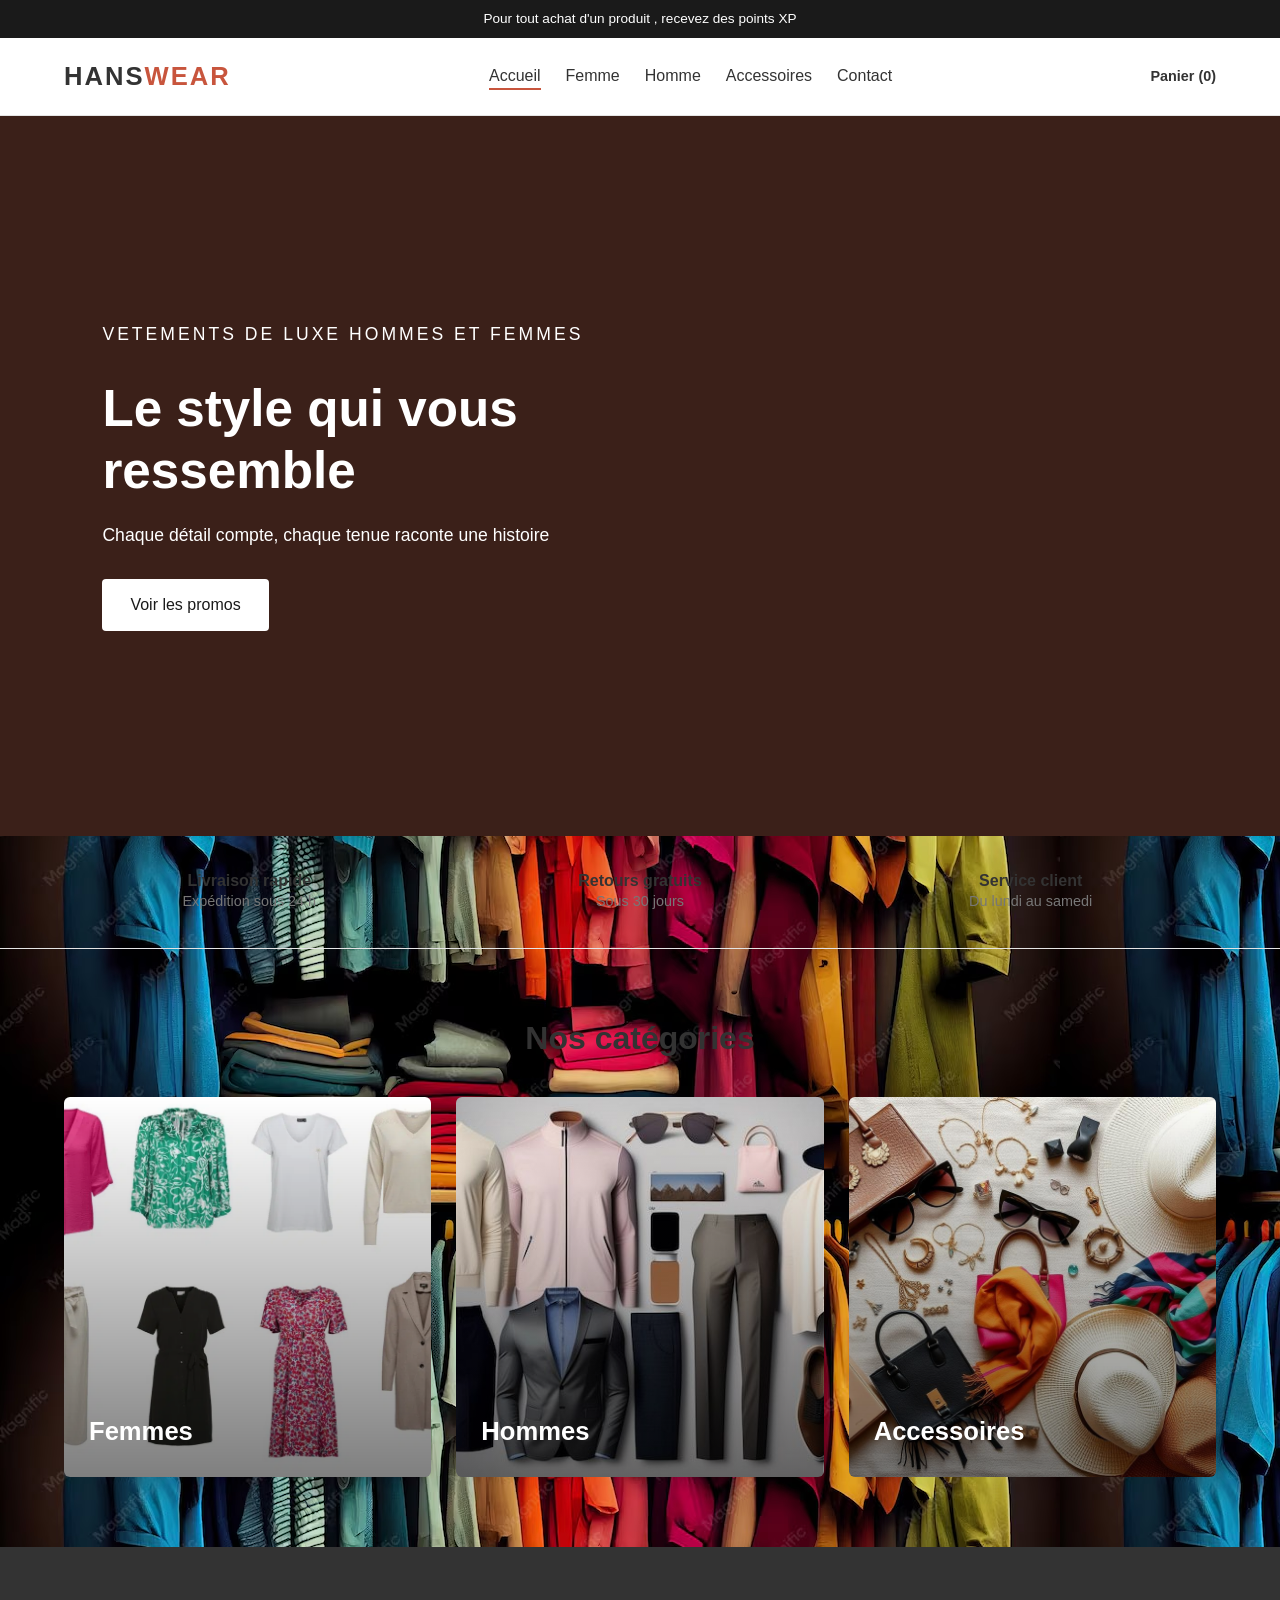
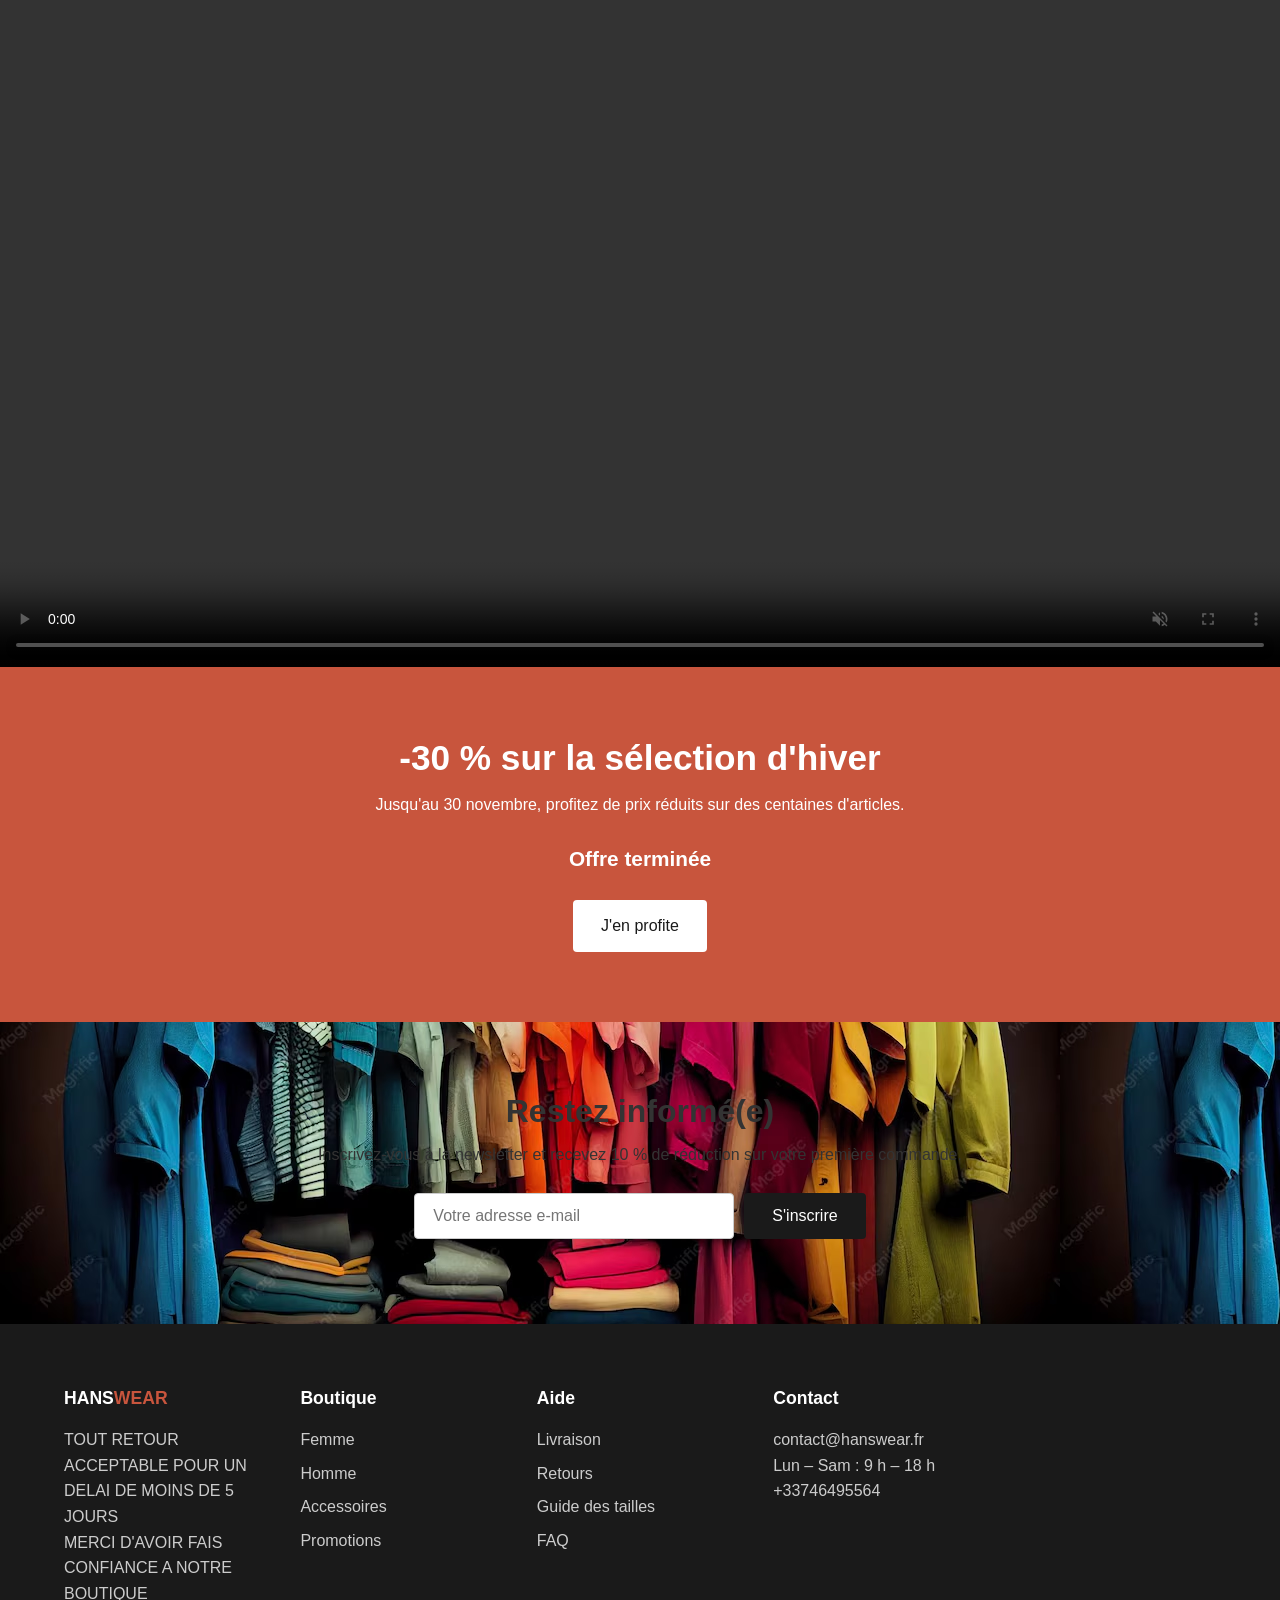
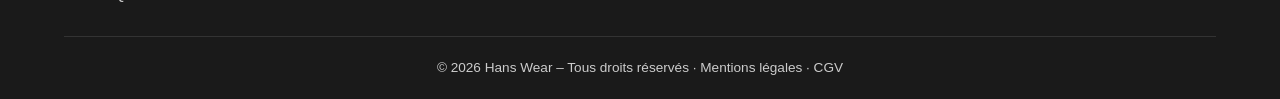
==== index.html @ 8614306e "ajout de recherche sur les differentes pages" ====
<!DOCTYPE html>
<html lang="fr">
<head>
  <meta charset="UTF-8">
  <meta name="viewport" content="width=device-width, initial-scale=1.0">
  <title>HANS wear votre boutique de luxe en ligne </title>
  <meta name="description" content="Nova Wear : vêtements homme, femme et accessoires. Nouvelle collection, livraison rapide et retours gratuits.">
  <link rel="stylesheet" href="style.css">
  <link rel="stylesheet" href="ui.css">
  <script src="script.js" defer></script>
</head>
<body>

  <!-- Bandeau d'annonce -->
  <div class="annonce">Pour tout achat d'un produit , recevez  des points XP </div>

  <!-- En-tête -->
  <header class="header">
    <a href="index.html" class="logo">HANS<span>WEAR</span></a>
    <button type="button" class="burger" aria-label="Ouvrir le menu" aria-expanded="false">☰</button>
    <nav>
      <ul class="menu">
        <li><a href="index.html" class="actif">Accueil</a></li>
        <li><a href="femme.html">Femme</a></li>
        <li><a href="homme.html">Homme</a></li>
        <li><a href="accessoires.html">Accessoires</a></li>
        <li><a href="#contact">Contact</a></li>
      </ul>
    </nav>
    <div class="actions">
    
      <a href="#" class="panier">Panier (0)</a>
    </div>
  </header>

  <main>

    <!-- Bannière principale -->
    <section class="hero">
      <!-- VIDEO EN FOND - C'EST ICI QUE TU LA METS -->
      <video class="hero-video" autoplay muted loop playsinline>
        <source src="M&S Mens Style The Art of Tailoring - TV AD 2016.mp4" type="video/mp4">
      </video>
      <div class="hero-overlay"></div>

      <div class="hero-texte">
        <p class="sur-titre">VETEMENTS DE LUXE HOMMES ET FEMMES  </p>
        <h1>Le style qui vous ressemble</h1>
        <p>Chaque détail compte, chaque tenue raconte une histoire</p>
        <div class="hero-boutons">
          <a href="promotion.html" class="btn btn-clair">Voir les promos</a>
        </div>
      </div>
    </section>

    <!-- Avantages -->
    <section class="avantages">
      <div class="avantage">
        <h3>Livraison rapide</h3>
        <p>Expédition sous 24 h</p>
      </div>
      <div class="avantage">
        <h3>Retours gratuits</h3>
        <p>Sous 30 jours</p>
      </div>
      <div class="avantage">
        <h3>Service client</h3>
        <p>Du lundi au samedi</p>
      </div>
    </section>

    <!-- Catégories -->
    <section id="categories" class="section">
      <h2>Nos catégories</h2>
      <div class="grille grille-3">
        <a href="femme.html" class="categorie cat-femme"><span>Femmes</span></a>
        <a href="homme.html" class="categorie cat-homme"><span>Hommes</span></a>
        <a href="accessoires.html" class="categorie cat-acc"><span>Accessoires</span></a>
      </div>
    </section>

    <!-- Nouveautés -->
    <section class="video-promo">

    <video autoplay muted loop controls>

        <source src="M&S Womens Fashion The New Autumn Season AW16 TV Ad.mp4" type="video/mp4"> </video>

</section>

    <!-- Promotion -->
    <section id="promos" class="promo">
      <h2>-30 % sur la sélection d'hiver</h2>
      <p>Jusqu'au 30 novembre, profitez de prix réduits sur des centaines d'articles.</p>
      <p id="compte-rebours" class="compte-rebours"></p>
      <a href="#" class="btn btn-clair">J'en profite</a>
    </section>

    <!-- Newsletter -->
    <section class="section newsletter">
      <h2>Restez informé(e)</h2>
      <p>Inscrivez-vous à la newsletter et recevez 10 % de réduction sur votre première commande.</p>
      <form action="#" method="post" class="form-news">
        <label for="email" class="cache">Adresse e-mail</label>
        <input type="email" id="email" name="email" placeholder="Votre adresse e-mail" required>
        <button type="submit" class="btn">S'inscrire</button>
      </form>
      <p id="msg-news" class="msg" role="status"></p>
    </section>

  </main>

  <!-- Pied de page -->
  <footer id="contact" class="footer">
    <div class="footer-col">
      <h4>HANS<span>WEAR</span></h4>
      <p>TOUT RETOUR ACCEPTABLE POUR UN DELAI DE MOINS DE 5 JOURS <br> MERCI D'AVOIR FAIS CONFIANCE A NOTRE BOUTIQUE </p>
    </div>
    <div class="footer-col">
      <h4>Boutique</h4>
      <ul>
        <li><a href="femme.html">Femme</a></li>
        <li><a href="homme.html">Homme</a></li>
        <li><a href="accessoires.html">Accessoires</a></li>
        <li><a href="#">Promotions</a></li>
      </ul>
    </div>
    <div class="footer-col">
      <h4>Aide</h4>
      <ul>
        <li><a href="#">Livraison</a></li>
        <li><a href="#">Retours</a></li>
        <li><a href="#">Guide des tailles</a></li>
        <li><a href="#">FAQ</a></li>
      </ul>
    </div>
    <div class="footer-col">
      <h4>Contact</h4>
      <p>contact@hanswear.fr</p>
      <p>Lun – Sam : 9 h – 18 h</p>
      <p>+33746495564</p>
    </div>
    <p class="copyright">© 2026 Hans Wear – Tous droits réservés · Mentions légales · CGV</p>
  </footer>
  

</body>
</html>
---- style.css ----
/* ===== Base ===== */
:root {
  --noir: #1a1a1a;
  --gris: #f4f2ee;
  --accent: #c8553d;
  --texte: #333;
}

* { margin: 0; padding: 0; box-sizing: border-box; }

body {
  background-image: url("MON IMAGE .avif");
  font-family: "Segoe UI", Arial, sans-serif;
  color: var(--texte);
  line-height: 1.6;
  
}

a { text-decoration: none; color: inherit; }
ul { list-style: none; }
h1, h2, h3 { line-height: 1.2; }

.cache { position: absolute; left: -9999px; }
.centre { text-align: center; margin-top: 40px; }

/* ===== Bandeau ===== */
.annonce {
  background: var(--noir);
  color: #fff;
  text-align: center;
  font-size: 0.85rem;
  padding: 8px 10px;
}

/* ===== En-tête ===== */
.header {
  display: flex;
  align-items: center;
  justify-content: space-between;
  flex-wrap: wrap;
  gap: 15px;
  padding: 18px 5%;
  background: #fff;
  border-bottom: 1px solid #e5e5e5;
  position: sticky;
  top: 0;
  z-index: 10;
}

.logo { font-size: 1.6rem; font-weight: 800; letter-spacing: 2px; }
.logo span, .footer h4 span { color: var(--accent); }

.menu { display: flex; gap: 25px; }
.menu a { font-weight: 500; padding-bottom: 4px; border-bottom: 2px solid transparent; }
.menu a:hover, .menu a.actif { border-color: var(--accent); }

.actions { display: flex; gap: 18px; font-size: 0.9rem; }
.actions a:hover { color: var(--accent); }
.panier { font-weight: 600; }

/* ===== Boutons ===== */
.btn {
  display: inline-block;
  background: var(--noir);
  color: #fff;
  padding: 13px 28px;
  border: none;
  border-radius: 4px;
  font-size: 1rem;
  cursor: pointer;
  transition: background 0.3s, transform 0.2s;
}
.btn:hover { background: var(--accent); transform: translateY(-2px); }
.btn-clair { background: #fff; color: var(--noir); }
.btn-clair:hover { background: var(--accent); color: #fff; }
.btn-contour { background: transparent; color: var(--noir); border: 2px solid var(--noir); }
.btn-contour:hover { background: var(--noir); color: #fff; }
.btn-petit { padding: 9px 18px; font-size: 0.9rem; }

/* ===== Hero ===== */
.hero {
  min-height: 80vh;
  display: flex;
  align-items: center;
  padding: 0 8%;
  color: #fff;
  background:
    linear-gradient(90deg, rgba(0,0,0,0.65), rgba(0,0,0,0.15)),
    linear-gradient(135deg, #5b4a42, #c8553d);
  background-size: cover;
  background-position: center;
}
.hero-texte { max-width: 520px; }
.sur-titre { text-transform: uppercase; letter-spacing: 3px; font-size: 0.85rem; margin-bottom: 15px; }
.hero h1 { font-size: 3.2rem; margin-bottom: 20px; }
.hero p { margin-bottom: 30px; font-size: 1.1rem; }
.hero-boutons { display: flex; gap: 15px; flex-wrap: wrap; }

/* ===== Avantages ===== */
.avantages {
  display: grid;
  grid-template-columns: repeat(auto-fit, minmax(200px, 1fr));
  gap: 20px;
  padding: 35px 5%;
  text-align: center;
  border-bottom: 1px solid #e5e5e5;
}
.avantage h3 { font-size: 1rem; }
.avantage p { font-size: 0.9rem; color: #777; }

/* ===== Sections ===== */
.section { padding: 70px 5%; }
.section h2 { text-align: center; font-size: 2rem; margin-bottom: 40px; }
.section-gris { background: var(--gris); }

.grille { display: grid; gap: 25px; }
.grille-3 { grid-template-columns: repeat(auto-fit, minmax(260px, 1fr)); }
.grille-4 { grid-template-columns: repeat(auto-fit, minmax(220px, 1fr)); }

/* ===== Catégories ===== */
.categorie {
  height: 380px;
  display: flex;
  align-items: flex-end;
  padding: 25px;
  border-radius: 6px;
  color: #fff;
  font-size: 1.6rem;
  font-weight: 700;
  background-size: cover;
  background-position: center;
}
.categorie:hover { transform: scale(1.02); }
.cat-femme { background-image:linear-gradient(to top, rgba(0,0,0,0.5), transparent),url("Vetement  femmes .webp");background-size: cover;background-position: center;}
.cat-homme { background-image: linear-gradient(to top, rgba(0,0,0,0.5), transparent), url("HOMME.jpg");background-size: cover;background-position: center; }
.cat-acc   { background-image: linear-gradient(to top, rgba(0,0,0,0.5), transparent), url("ACCESSOIRES.jpg");background-size: cover;background-position: center;}

/* ===== Produits ===== */
.produit {
  background: #fff;
  padding: 15px;
  border-radius: 6px;
  text-align: center;
  box-shadow: 0 2px 10px rgba(0,0,0,0.06);
  transition: box-shadow 0.3s;
}
.produit:hover { box-shadow: 0 8px 22px rgba(0,0,0,0.12); }

.produit-img {
  height: 280px;
  border-radius: 4px;
  margin-bottom: 15px;
  position: relative;
  background-size: cover;
  background-position: center;
}
.img1 { background-image: linear-gradient(135deg, #b9a79a, #6d5a4d); }
.img2 { background-image: linear-gradient(135deg, #9fb4c7, #4a6076); }
.img3 { background-image: linear-gradient(135deg, #7d8fa8, #2e3b52); }
.img4 { background-image: linear-gradient(135deg, #d8b4a0, #a35d4a); }

.badge {
  position: absolute;
  top: 10px; left: 10px;
  background: var(--accent);
  color: #fff;
  font-size: 0.75rem;
  padding: 4px 10px;
  border-radius: 3px;
}
.produit h3 { font-size: 1.05rem; margin-bottom: 4px; }
.categorie-nom { font-size: 0.85rem; color: #888; }
.prix { font-weight: 700; font-size: 1.15rem; margin: 8px 0 14px; }

/* ===== Promo ===== */
.promo {
  background: var(--accent);
  color: #fff;
  text-align: center;
  padding: 70px 5%;
}
.promo h2 { font-size: 2.2rem; margin-bottom: 12px; }
.promo p { margin-bottom: 25px; }

/* ===== Newsletter ===== */
.newsletter { text-align: center; }
.newsletter h2 { margin-bottom: 12px; }
.form-news {
  display: flex;
  justify-content: center;
  flex-wrap: wrap;
  gap: 10px;
  margin-top: 25px;
}
.form-news input {
  padding: 13px 18px;
  width: 320px;
  max-width: 100%;
  border: 1px solid #ccc;
  border-radius: 4px;
  font-size: 1rem;
}

/* ===== Footer ===== */
.footer {
  background: var(--noir);
  color: #ccc;
  padding: 60px 5% 20px;
  display: grid;
  grid-template-columns: repeat(auto-fit, minmax(200px, 1fr));
  gap: 30px;
}
.footer h4 { color: #fff; margin-bottom: 15px; font-size: 1.1rem; }
.footer li { margin-bottom: 8px; }
.footer a:hover { color: var(--accent); }
.copyright {
  grid-column: 1 / -1;
  text-align: center;
  border-top: 1px solid #333;
  padding-top: 20px;
  font-size: 0.85rem;
}

/* ===== Responsive ===== */
@media (max-width: 768px) {
  .header { justify-content: center; }
  .menu { flex-wrap: wrap; justify-content: center; gap: 15px; }
  .hero h1 { font-size: 2.3rem; }
  .hero { min-height: 65vh; }
  
}
.titre-accessoires {
    color: white;
    text-align: center;
    margin-top: 20px;
}
.titre-femmes {
    color: white;
    text-align: center;
    margin-top: 20px;
}
.titre-hommes {
    color: white;
    text-align: center;
    margin-top: 20px;
}
.video-promo {
    width: 100%;
    padding: 0;
}

.video-promo video {
    width: 100%;
    height: 80vh;
    object-fit: cover;
    display: block;
}
/* VIDEO EN FOND DU HERO */
.hero {
  position: relative;
  overflow: hidden;
  /* garde ta couleur marron en secours si la vidéo ne charge pas */
  background: #6b3a2e;
}

.hero-video {
  position: absolute;
  top: 0;
  left: 0;
  width: 100%;
  height: 100%;
  object-fit: cover; /* la vidéo remplit tout le marron sans être déformée */
  z-index: 0;
}

.hero-overlay {
  position: absolute;
  top: 0;
  left: 0;
  width: 100%;
  height: 100%;
  background: rgba(0, 0, 0, 0.45); /* voile noir pour que ton texte reste lisible */
  z-index: 1;
}

.hero-texte {
  position: relative;
  z-index: 2; /* ton texte passe AU-DESSUS de la vidéo */
}
---- ui.css ----
/* ui.css - styles des fonctionnalites JavaScript (burger, panier, toast, etc.) */

/* ----- Menu burger (accueil) ----- */
.burger {
  display: none;
  background: none;
  border: 2px solid #1a1a1a;
  border-radius: 4px;
  font-size: 1.4rem;
  line-height: 1;
  padding: 4px 12px;
  cursor: pointer;
}
@media (max-width: 768px) {
  .js .burger { display: block; }
  .js .header nav { display: none; }
  .js .header nav.ouvert { display: block; flex-basis: 100%; order: 5; }
  .js .header nav.ouvert .menu { flex-direction: column; align-items: center; }
}

/* ----- En-tete des pages produits ----- */
.entete-boutique {
  display: flex;
  align-items: center;
  justify-content: space-between;
  flex-wrap: wrap;
  gap: 15px;
}
.entete-boutique a { color: #fff; text-decoration: none; }
.entete-boutique a:hover { color: #f2b705; }
.entete-boutique nav { display: flex; gap: 20px; flex-wrap: wrap; font-size: 16px; }

/* ----- Message "ajoute au panier" ----- */
.toast {
  position: fixed;
  bottom: 25px;
  left: 50%;
  transform: translateX(-50%) translateY(20px);
  background: #111;
  color: #fff;
  padding: 14px 24px;
  border-radius: 8px;
  font-family: Arial, sans-serif;
  opacity: 0;
  pointer-events: none;
  transition: opacity 0.3s, transform 0.3s;
  z-index: 200;
}
.toast.visible { opacity: 1; transform: translateX(-50%) translateY(0); }

/* ----- Recapitulatif du panier ----- */
.panneau-panier {
  position: fixed;
  top: 20px;
  right: 20px;
  width: min(360px, calc(100vw - 40px));
  max-height: 80vh;
  overflow: auto;
  background: #fff;
  color: #222;
  font-family: Arial, sans-serif;
  padding: 20px;
  border-radius: 10px;
  box-shadow: 0 10px 30px rgba(0, 0, 0, 0.3);
  z-index: 150;
}
.pan-titre { font-size: 1.2rem; font-weight: bold; margin-bottom: 12px; }
.pan-ligne { margin-bottom: 8px; font-size: 0.95rem; }
.pan-total { font-weight: bold; font-size: 1.1rem; margin: 12px 0 8px; }
.pan-boutons { display: flex; gap: 10px; margin-top: 15px; }
.pan-btn {
  flex: 1;
  padding: 10px;
  border: none;
  background: #111;
  color: #fff;
  border-radius: 6px;
  cursor: pointer;
}
.pan-btn:hover { background: #f2b705; color: #111; }

/* ----- Messages du formulaire ----- */
.msg { margin: 15px auto 0; max-width: 420px; border-radius: 6px; font-size: 0.95rem; }
.msg-ok, .msg-erreur { padding: 10px 16px; }
.msg-ok { background: #d9f2dd; color: #14532d; }
.msg-erreur { background: #fde0dc; color: #7f1d1d; }

/* ----- Compte a rebours ----- */
.compte-rebours { font-weight: bold; font-size: 1.3rem; }

/* ----- Apparition au defilement (seulement si le JS tourne) ----- */
.js .reveal {
  opacity: 0;
  transform: translateY(30px);
  transition: opacity 0.7s ease, transform 0.7s ease;
}
.js .reveal.visible { opacity: 1; transform: none; }
@media (prefers-reduced-motion: reduce) {
  .js .reveal { opacity: 1; transform: none; transition: none; }
}

/* ----- Barre de recherche (pages produits) ----- */
.recherche { text-align: center; margin-bottom: 35px; }
.recherche input {
  width: min(420px, 90%);
  padding: 13px 20px;
  border: 1px solid #ccc;
  border-radius: 30px;
  font-size: 16px;
}
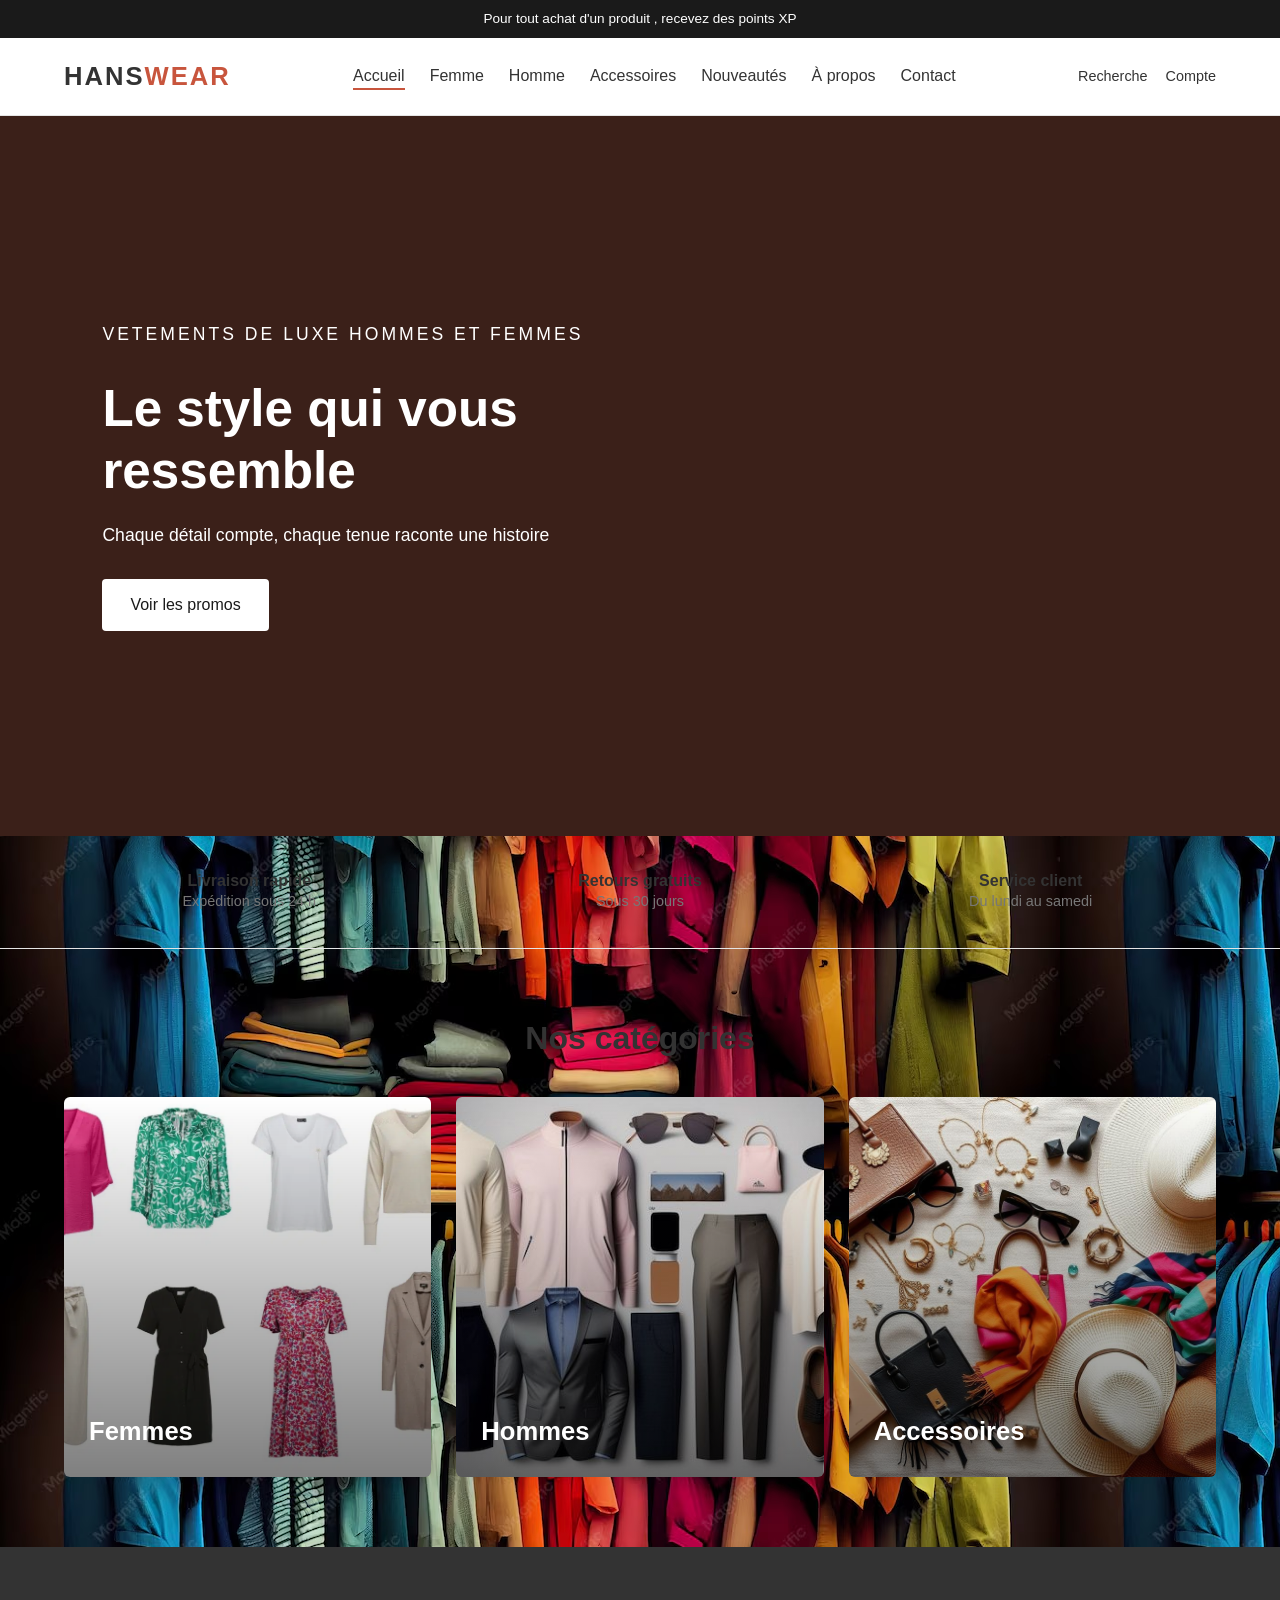
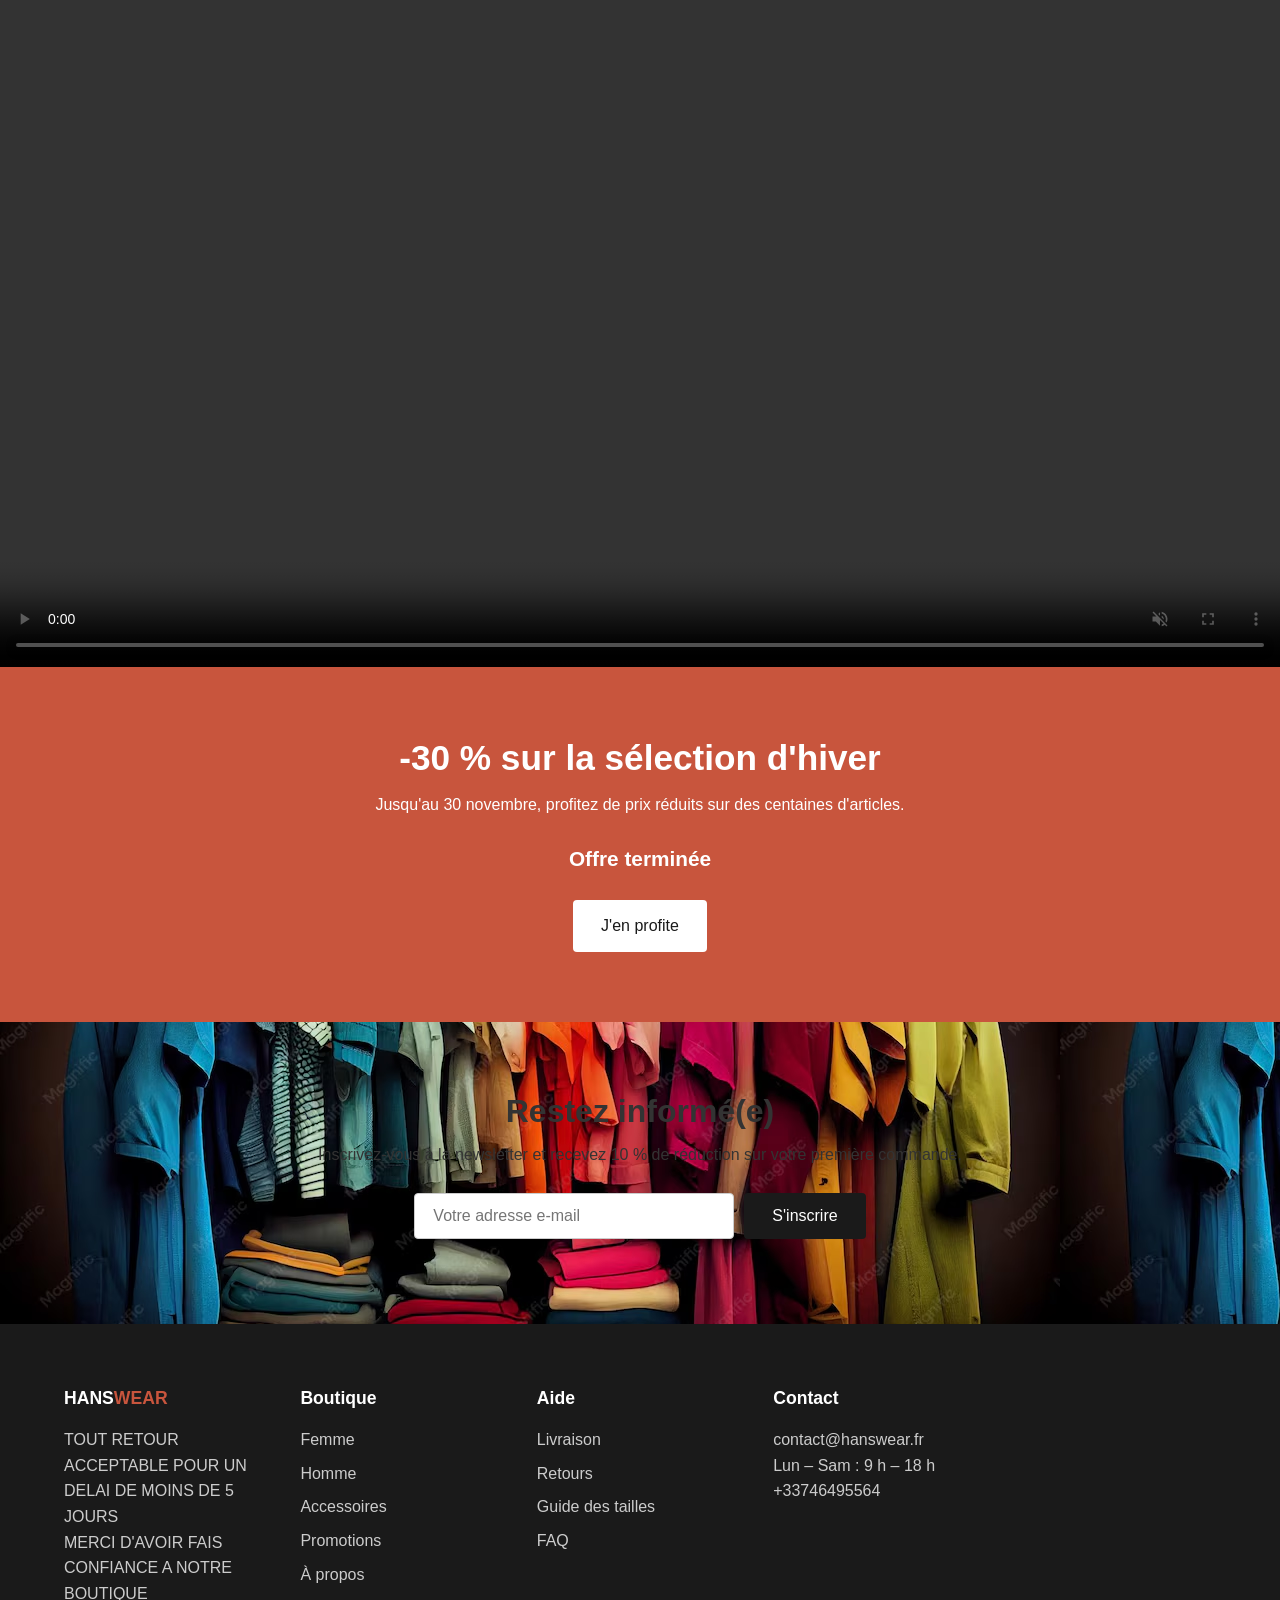
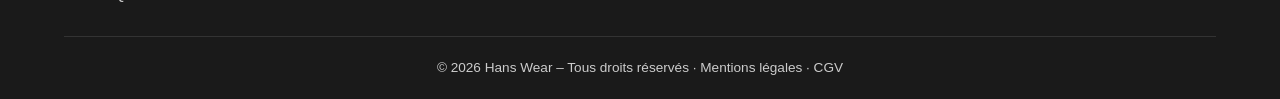
==== commit 02d770a7: "Update links and improve HTML structure Signed-off-by: kamga44hans <hkamga44@gmail.com>" ====
--- a/index.html
+++ b/index.html
@@ -1,3 +1,4 @@
+
 <!DOCTYPE html>
 <html lang="fr">
 <head>
@@ -10,10 +11,10 @@
   <script src="script.js" defer></script>
 </head>
 <body>
-
+ 
   <!-- Bandeau d'annonce -->
   <div class="annonce">Pour tout achat d'un produit , recevez  des points XP </div>
-
+ 
   <!-- En-tête -->
   <header class="header">
     <a href="index.html" class="logo">HANS<span>WEAR</span></a>
@@ -24,25 +25,27 @@
         <li><a href="femme.html">Femme</a></li>
         <li><a href="homme.html">Homme</a></li>
         <li><a href="accessoires.html">Accessoires</a></li>
+        <li><a href="#nouveautes">Nouveautés</a></li>
+        <li><a href="apropos.html">À propos</a></li>
         <li><a href="#contact">Contact</a></li>
       </ul>
     </nav>
     <div class="actions">
-    
-      <a href="#" class="panier">Panier (0)</a>
+      <a href="#" aria-label="Rechercher">Recherche</a>
+      <a href="#" aria-label="Mon compte">Compte</a>
     </div>
   </header>
-
+ 
   <main>
-
+ 
     <!-- Bannière principale -->
     <section class="hero">
       <!-- VIDEO EN FOND - C'EST ICI QUE TU LA METS -->
       <video class="hero-video" autoplay muted loop playsinline>
-        <source src="M&S Mens Style The Art of Tailoring - TV AD 2016.mp4" type="video/mp4">
+        <source src="M&amp;S%20Mens%20Style%20The%20Art%20of%20Tailoring%20-%20TV%20AD%202016.mp4" type="video/mp4">
       </video>
       <div class="hero-overlay"></div>
-
+ 
       <div class="hero-texte">
         <p class="sur-titre">VETEMENTS DE LUXE HOMMES ET FEMMES  </p>
         <h1>Le style qui vous ressemble</h1>
@@ -52,7 +55,7 @@
         </div>
       </div>
     </section>
-
+ 
     <!-- Avantages -->
     <section class="avantages">
       <div class="avantage">
@@ -68,7 +71,7 @@
         <p>Du lundi au samedi</p>
       </div>
     </section>
-
+ 
     <!-- Catégories -->
     <section id="categories" class="section">
       <h2>Nos catégories</h2>
@@ -78,24 +81,24 @@
         <a href="accessoires.html" class="categorie cat-acc"><span>Accessoires</span></a>
       </div>
     </section>
-
+ 
     <!-- Nouveautés -->
-    <section class="video-promo">
-
+    <section id="nouveautes" class="video-promo">
+ 
     <video autoplay muted loop controls>
-
-        <source src="M&S Womens Fashion The New Autumn Season AW16 TV Ad.mp4" type="video/mp4"> </video>
-
+ 
+        <source src="M&amp;S%20Womens%20Fashion%20The%20New%20Autumn%20Season%20AW16%20TV%20Ad.mp4" type="video/mp4"> </video>
+ 
 </section>
-
+ 
     <!-- Promotion -->
     <section id="promos" class="promo">
       <h2>-30 % sur la sélection d'hiver</h2>
       <p>Jusqu'au 30 novembre, profitez de prix réduits sur des centaines d'articles.</p>
       <p id="compte-rebours" class="compte-rebours"></p>
-      <a href="#" class="btn btn-clair">J'en profite</a>
+      <a href="promotion.html" class="btn btn-clair">J'en profite</a>
     </section>
-
+ 
     <!-- Newsletter -->
     <section class="section newsletter">
       <h2>Restez informé(e)</h2>
@@ -107,9 +110,9 @@
       </form>
       <p id="msg-news" class="msg" role="status"></p>
     </section>
-
+ 
   </main>
-
+ 
   <!-- Pied de page -->
   <footer id="contact" class="footer">
     <div class="footer-col">
@@ -122,7 +125,8 @@
         <li><a href="femme.html">Femme</a></li>
         <li><a href="homme.html">Homme</a></li>
         <li><a href="accessoires.html">Accessoires</a></li>
-        <li><a href="#">Promotions</a></li>
+        <li><a href="promotion.html">Promotions</a></li>
+        <li><a href="apropos.html">À propos</a></li>
       </ul>
     </div>
     <div class="footer-col">
@@ -143,6 +147,6 @@
     <p class="copyright">© 2026 Hans Wear – Tous droits réservés · Mentions légales · CGV</p>
   </footer>
   
-
+ 
 </body>
-</html>+</html>
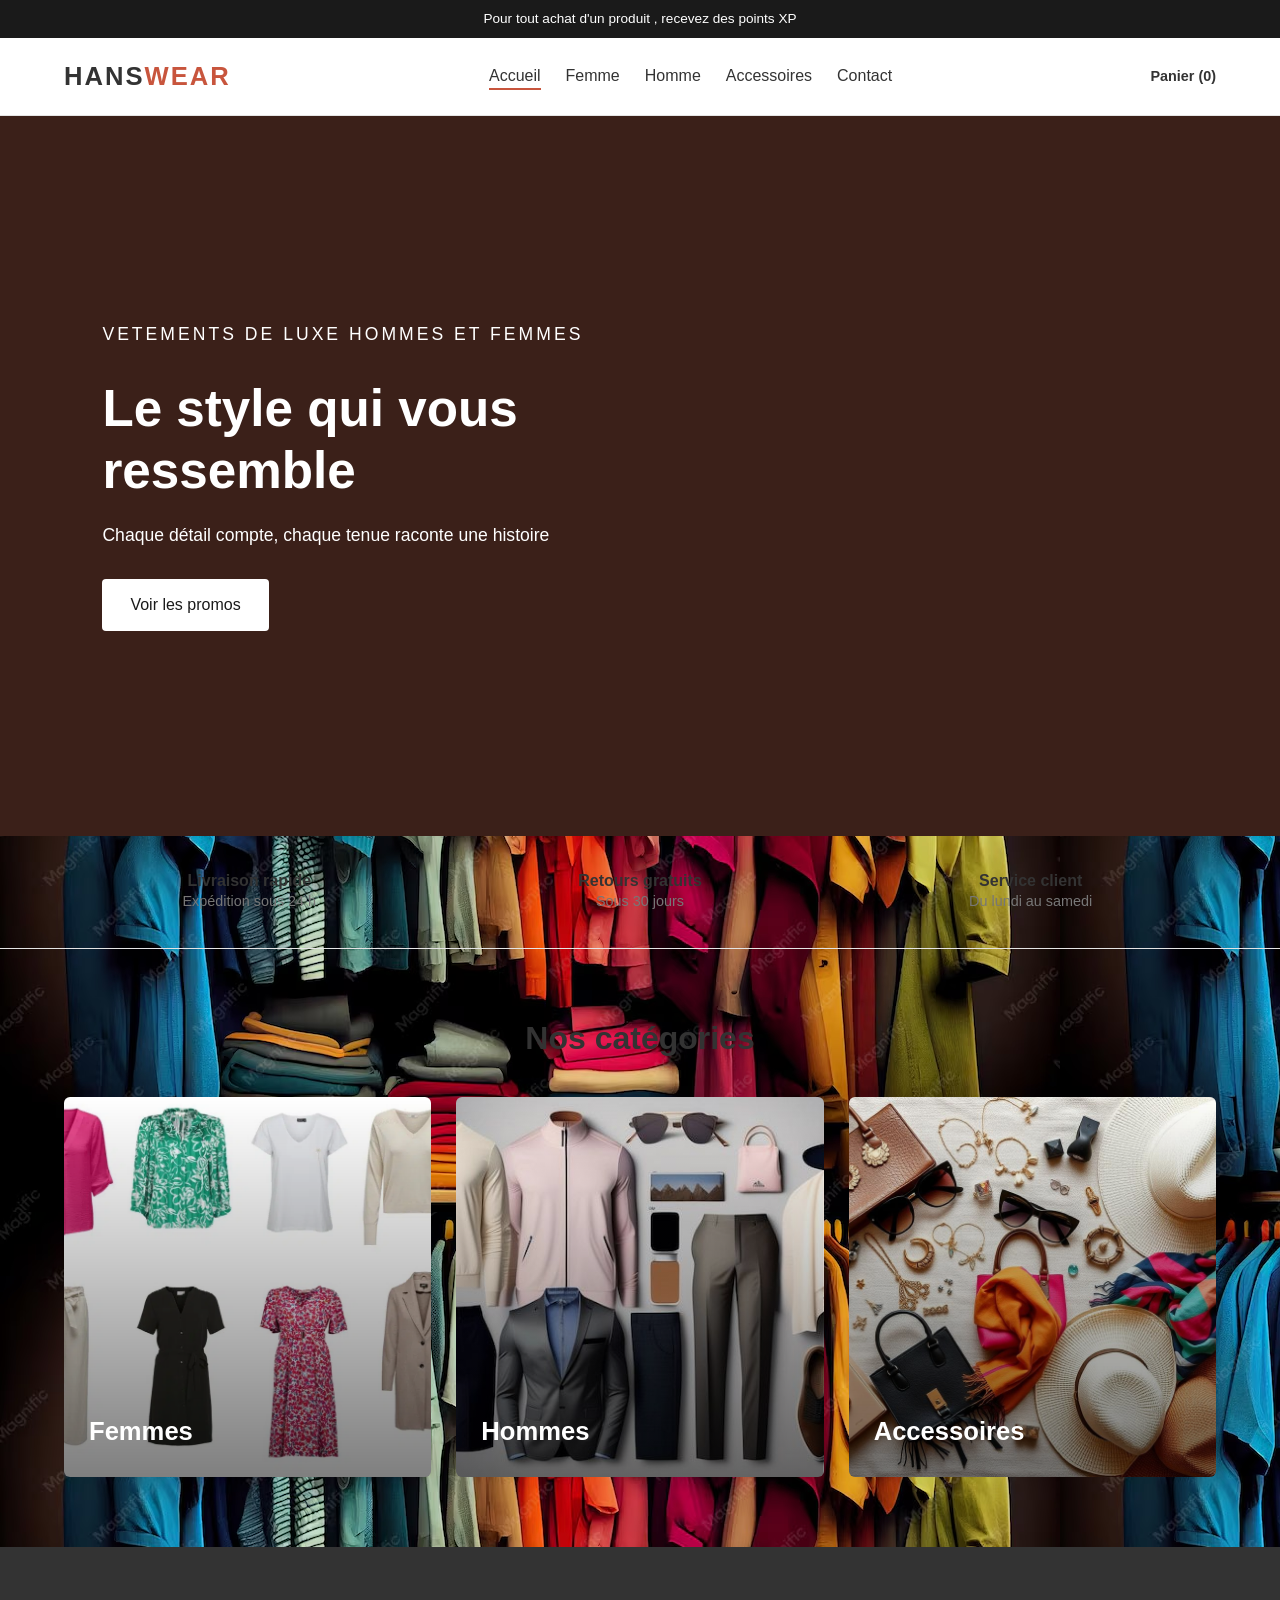
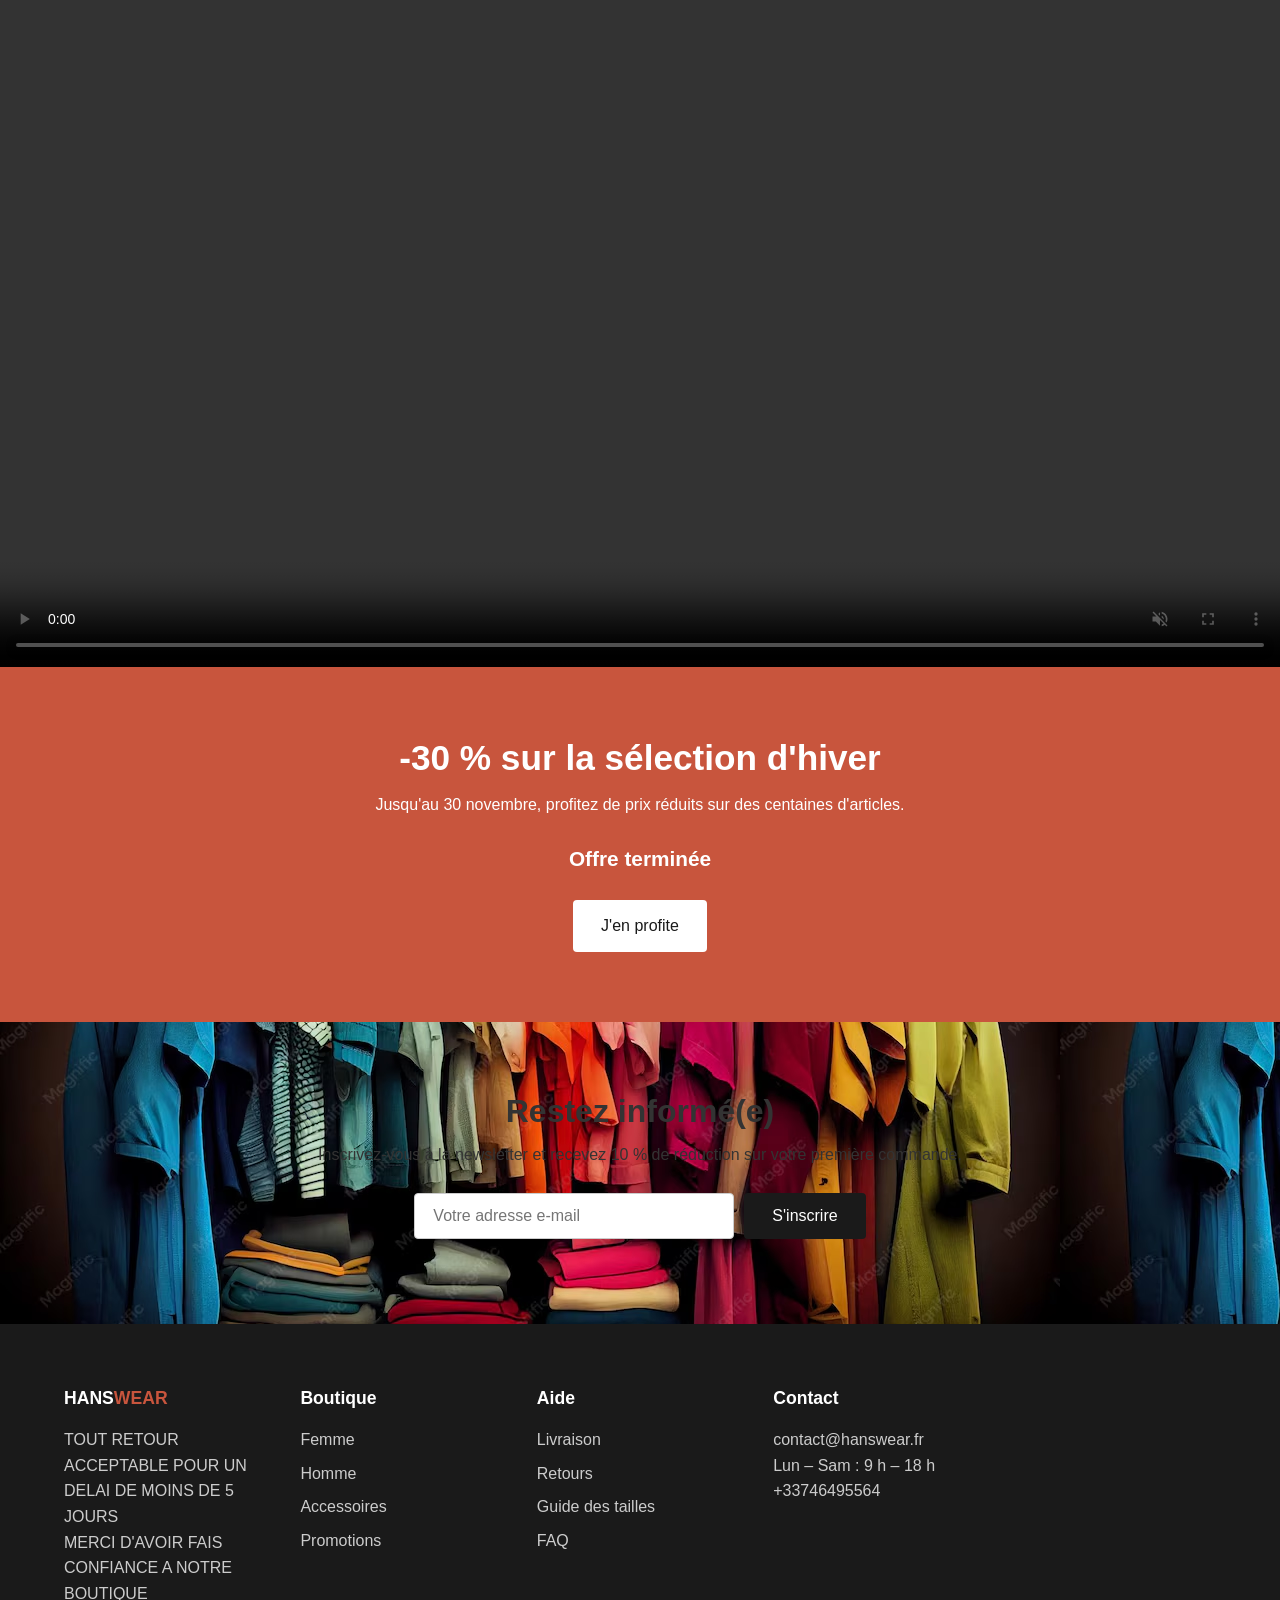
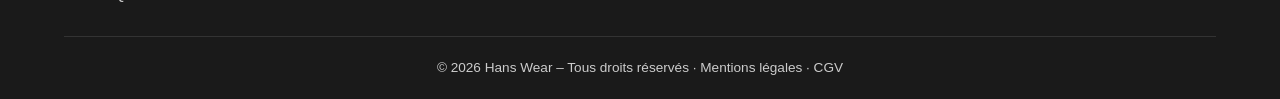
==== commit b53b6c96: "Refactor HTML structure and update video sources Signed-off-by: kamga44hans <hkamga44@gmail.com>" ====
--- a/index.html
+++ b/index.html
@@ -1,3 +1,4 @@
+
 
 <!DOCTYPE html>
 <html lang="fr">
@@ -11,10 +12,10 @@
   <script src="script.js" defer></script>
 </head>
 <body>
- 
+
   <!-- Bandeau d'annonce -->
   <div class="annonce">Pour tout achat d'un produit , recevez  des points XP </div>
- 
+
   <!-- En-tête -->
   <header class="header">
     <a href="index.html" class="logo">HANS<span>WEAR</span></a>
@@ -25,27 +26,25 @@
         <li><a href="femme.html">Femme</a></li>
         <li><a href="homme.html">Homme</a></li>
         <li><a href="accessoires.html">Accessoires</a></li>
-        <li><a href="#nouveautes">Nouveautés</a></li>
-        <li><a href="apropos.html">À propos</a></li>
         <li><a href="#contact">Contact</a></li>
       </ul>
     </nav>
     <div class="actions">
-      <a href="#" aria-label="Rechercher">Recherche</a>
-      <a href="#" aria-label="Mon compte">Compte</a>
+    
+      <a href="#" class="panier">Panier (0)</a>
     </div>
   </header>
- 
+
   <main>
- 
+
     <!-- Bannière principale -->
     <section class="hero">
       <!-- VIDEO EN FOND - C'EST ICI QUE TU LA METS -->
       <video class="hero-video" autoplay muted loop playsinline>
-        <source src="M&amp;S%20Mens%20Style%20The%20Art%20of%20Tailoring%20-%20TV%20AD%202016.mp4" type="video/mp4">
+        <source src="M&S Mens Style The Art of Tailoring - TV AD 2016.mp4" type="video/mp4">
       </video>
       <div class="hero-overlay"></div>
- 
+
       <div class="hero-texte">
         <p class="sur-titre">VETEMENTS DE LUXE HOMMES ET FEMMES  </p>
         <h1>Le style qui vous ressemble</h1>
@@ -55,7 +54,7 @@
         </div>
       </div>
     </section>
- 
+
     <!-- Avantages -->
     <section class="avantages">
       <div class="avantage">
@@ -71,7 +70,7 @@
         <p>Du lundi au samedi</p>
       </div>
     </section>
- 
+
     <!-- Catégories -->
     <section id="categories" class="section">
       <h2>Nos catégories</h2>
@@ -81,24 +80,24 @@
         <a href="accessoires.html" class="categorie cat-acc"><span>Accessoires</span></a>
       </div>
     </section>
- 
+
     <!-- Nouveautés -->
-    <section id="nouveautes" class="video-promo">
- 
+    <section class="video-promo">
+
     <video autoplay muted loop controls>
- 
-        <source src="M&amp;S%20Womens%20Fashion%20The%20New%20Autumn%20Season%20AW16%20TV%20Ad.mp4" type="video/mp4"> </video>
- 
+
+        <source src="M&S Womens Fashion The New Autumn Season AW16 TV Ad.mp4" type="video/mp4"> </video>
+
 </section>
- 
+
     <!-- Promotion -->
     <section id="promos" class="promo">
       <h2>-30 % sur la sélection d'hiver</h2>
       <p>Jusqu'au 30 novembre, profitez de prix réduits sur des centaines d'articles.</p>
       <p id="compte-rebours" class="compte-rebours"></p>
-      <a href="promotion.html" class="btn btn-clair">J'en profite</a>
+      <a href="#" class="btn btn-clair">J'en profite</a>
     </section>
- 
+
     <!-- Newsletter -->
     <section class="section newsletter">
       <h2>Restez informé(e)</h2>
@@ -110,9 +109,9 @@
       </form>
       <p id="msg-news" class="msg" role="status"></p>
     </section>
- 
+
   </main>
- 
+
   <!-- Pied de page -->
   <footer id="contact" class="footer">
     <div class="footer-col">
@@ -125,8 +124,7 @@
         <li><a href="femme.html">Femme</a></li>
         <li><a href="homme.html">Homme</a></li>
         <li><a href="accessoires.html">Accessoires</a></li>
-        <li><a href="promotion.html">Promotions</a></li>
-        <li><a href="apropos.html">À propos</a></li>
+        <li><a href="#">Promotions</a></li>
       </ul>
     </div>
     <div class="footer-col">
@@ -147,6 +145,6 @@
     <p class="copyright">© 2026 Hans Wear – Tous droits réservés · Mentions légales · CGV</p>
   </footer>
   
- 
+
 </body>
 </html>
